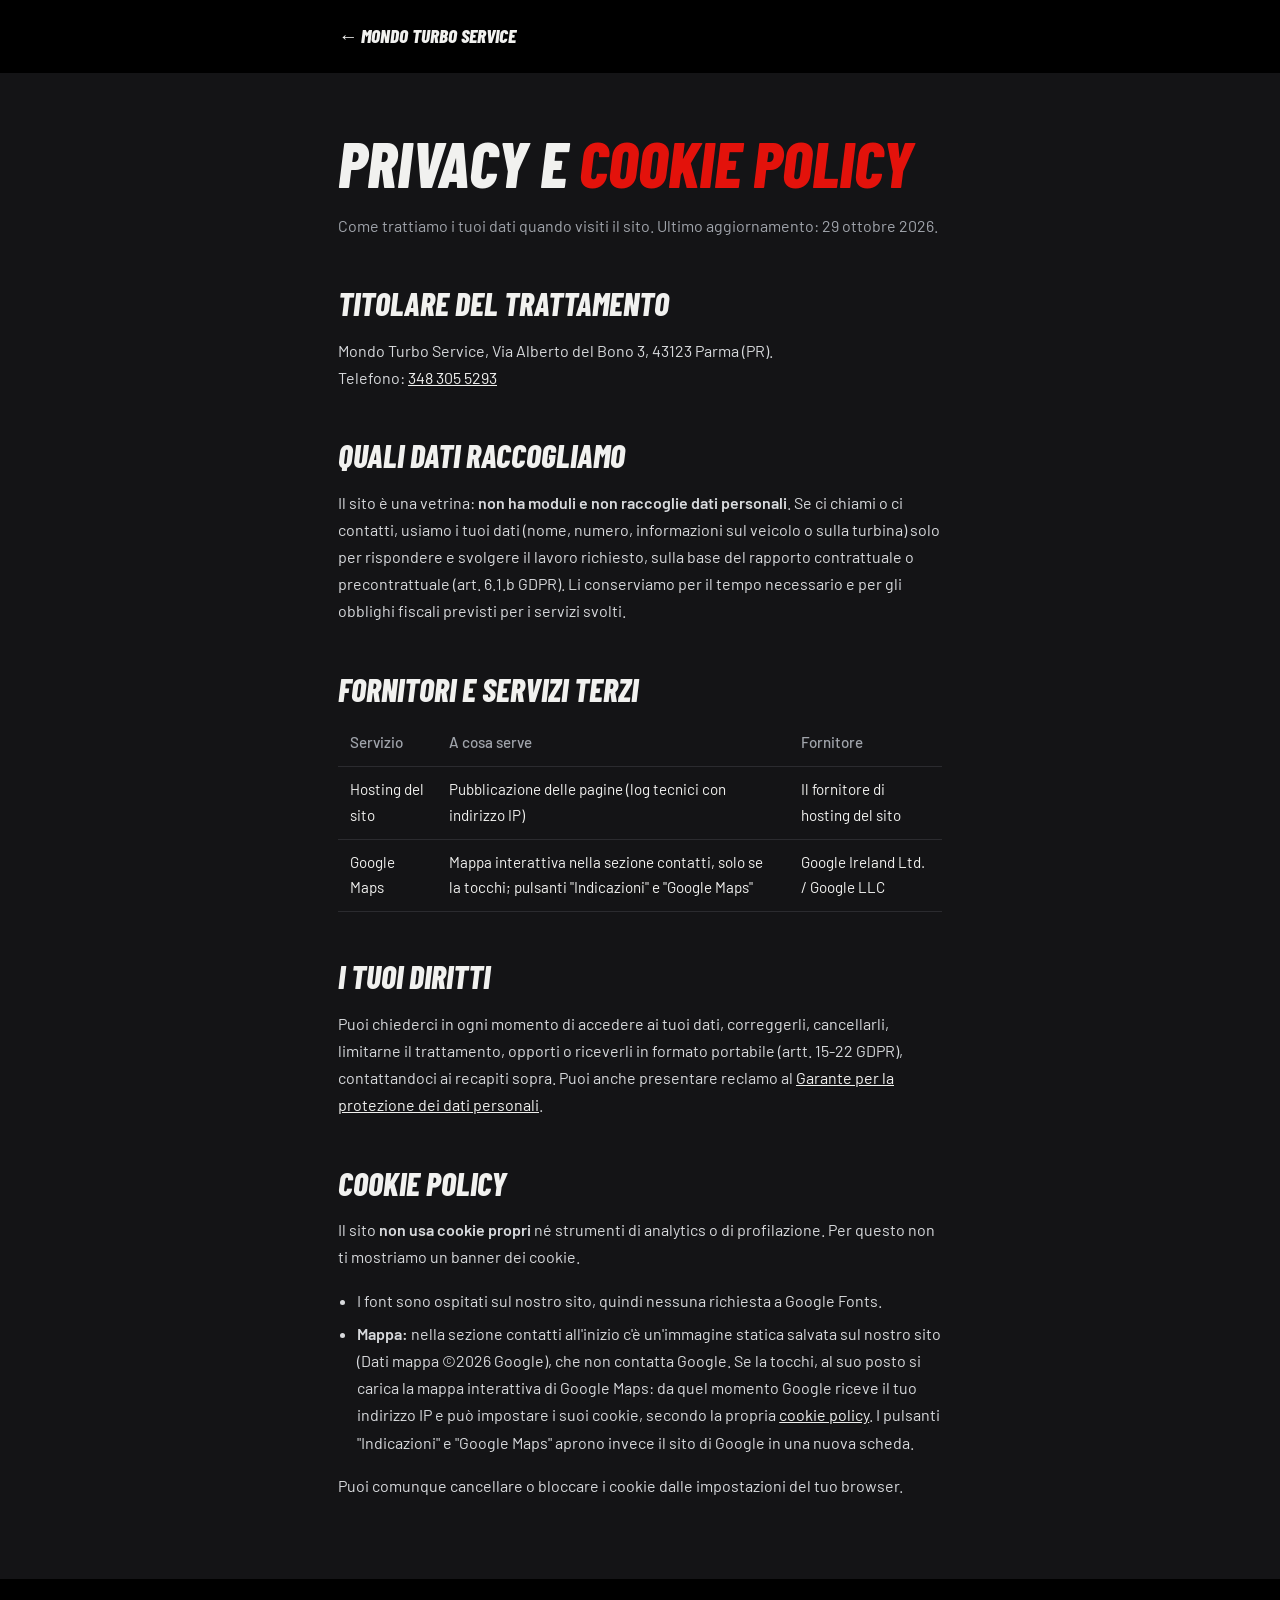
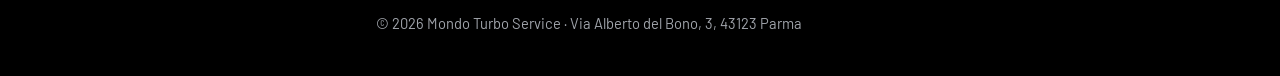
==== privacy.html @ 92890de6 "Merge pull request #1 from Nick-4040/legal-privacy-cookie Privacy: font locali, mappa al clic, priva" ====
<!DOCTYPE html>
<html lang="it">
<head>
<meta charset="UTF-8">
<meta name="viewport" content="width=device-width, initial-scale=1">
<title>Privacy e cookie policy — Mondo Turbo Service</title>
<meta name="description" content="Informativa privacy e cookie policy di Mondo Turbo Service, Parma.">
<meta name="robots" content="noindex">
<link rel="stylesheet" href="fonts/fonts.css">
<style>
:root{--black:#000;--graphite:#141416;--red:#e3120b;--chrome:#cfd3d8;--bone:#f1f1ef;--muted:#a0a4ab;--line:#2b2b2f;
  --display:"Barlow Condensed","Arial Narrow",Impact,sans-serif;--body:"Barlow","Helvetica Neue",Arial,sans-serif;color-scheme:dark}
*{box-sizing:border-box}
body{margin:0;background:var(--graphite);color:var(--bone);font-family:var(--body);line-height:1.7}
.wrap{max-width:76ch;margin:0 auto;padding:0 clamp(16px,5vw,40px)}
header{background:#000;padding:20px 0}
header a{font-family:var(--display);font-style:italic;font-weight:800;text-transform:uppercase;color:var(--bone);text-decoration:none;font-size:1.2rem}
h1,h2{font-family:var(--display);font-style:italic;font-weight:800;text-transform:uppercase;line-height:1.05}
h1{font-size:clamp(2.4rem,8vw,4rem);margin:56px 0 14px}
h1 span{color:var(--red)}
h2{font-size:clamp(1.5rem,4vw,2rem);margin:48px 0 10px}
p,li{color:#d8dadd}
.lede{color:var(--muted)}
ul{padding-left:1.2em}
li{margin:6px 0}
a{color:var(--bone)}
table{width:100%;border-collapse:collapse;margin:14px 0;font-size:.95rem}
th,td{text-align:left;padding:10px 12px;border-bottom:1px solid var(--line);vertical-align:top}
th{color:var(--muted);font-weight:500}
@media (max-width:560px){table,tbody,tr,td{display:block}thead{display:none}td{border:0;padding:3px 0}tr{border-bottom:1px solid var(--line);padding:10px 0}}
footer{background:#000;margin-top:80px;padding:2rem 0 2.5rem;color:var(--muted);font-size:.92rem}
</style>
</head>
<body>
<header><div class="wrap"><a href="index.html">← Mondo Turbo Service</a></div></header>

<main class="wrap">
  <h1>Privacy e <span>cookie policy</span></h1>
  <p class="lede">Come trattiamo i tuoi dati quando visiti il sito. Ultimo aggiornamento: 29 ottobre 2026.</p>

  <h2 id="titolare">Titolare del trattamento</h2>
  <p>Mondo Turbo Service, Via Alberto del Bono 3, 43123 Parma (PR).<br>
    Telefono: <a href="tel:+393483055293">348 305 5293</a></p>

  <h2 id="dati">Quali dati raccogliamo</h2>
  <p>Il sito è una vetrina: <strong>non ha moduli e non raccoglie dati personali</strong>. Se ci chiami o ci contatti, usiamo i tuoi dati (nome, numero, informazioni sul veicolo o sulla turbina) solo per rispondere e svolgere il lavoro richiesto, sulla base del rapporto contrattuale o precontrattuale (art. 6.1.b GDPR). Li conserviamo per il tempo necessario e per gli obblighi fiscali previsti per i servizi svolti.</p>

  <h2 id="terzi">Fornitori e servizi terzi</h2>
  <table>
    <thead><tr><th>Servizio</th><th>A cosa serve</th><th>Fornitore</th></tr></thead>
    <tbody>
      <tr><td>Hosting del sito</td><td>Pubblicazione delle pagine (log tecnici con indirizzo IP)</td><td>Il fornitore di hosting del sito</td></tr>
      <tr><td>Google Maps</td><td>Mappa interattiva nella sezione contatti, solo se la tocchi; pulsanti "Indicazioni" e "Google Maps"</td><td>Google Ireland Ltd. / Google LLC</td></tr>
    </tbody>
  </table>

  <h2 id="diritti">I tuoi diritti</h2>
  <p>Puoi chiederci in ogni momento di accedere ai tuoi dati, correggerli, cancellarli, limitarne il trattamento, opporti o riceverli in formato portabile (artt. 15-22 GDPR), contattandoci ai recapiti sopra. Puoi anche presentare reclamo al <a href="https://www.garanteprivacy.it" target="_blank" rel="noopener noreferrer">Garante per la protezione dei dati personali</a>.</p>

  <h2 id="cookie">Cookie policy</h2>
  <p>Il sito <strong>non usa cookie propri</strong> né strumenti di analytics o di profilazione. Per questo non ti mostriamo un banner dei cookie.</p>
  <ul>
    <li>I font sono ospitati sul nostro sito, quindi nessuna richiesta a Google Fonts.</li>
    <li><strong>Mappa:</strong> nella sezione contatti all'inizio c'è un'immagine statica salvata sul nostro sito (Dati mappa ©2026 Google), che non contatta Google. Se la tocchi, al suo posto si carica la mappa interattiva di Google Maps: da quel momento Google riceve il tuo indirizzo IP e può impostare i suoi cookie, secondo la propria <a href="https://policies.google.com/technologies/cookies?hl=it" target="_blank" rel="noopener noreferrer">cookie policy</a>. I pulsanti "Indicazioni" e "Google Maps" aprono invece il sito di Google in una nuova scheda.</li>
  </ul>
  <p>Puoi comunque cancellare o bloccare i cookie dalle impostazioni del tuo browser.</p>
</main>

<footer><div class="wrap">© 2026 Mondo Turbo Service · Via Alberto del Bono, 3, 43123 Parma</div></footer>
</body>
</html>
---- fonts/fonts.css ----
/* latin-ext */
@font-face {
  font-family: 'Barlow';
  font-style: normal;
  font-weight: 400;
  font-display: swap;
  src: url(Barlow-400-latin-ext.woff2) format('woff2');
  unicode-range: U+0100-02BA, U+02BD-02C5, U+02C7-02CC, U+02CE-02D7, U+02DD-02FF, U+0304, U+0308, U+0329, U+1D00-1DBF, U+1E00-1E9F, U+1EF2-1EFF, U+2020, U+20A0-20AB, U+20AD-20C4, U+2113, U+2C60-2C7F, U+A720-A7FF;
}
/* latin */
@font-face {
  font-family: 'Barlow';
  font-style: normal;
  font-weight: 400;
  font-display: swap;
  src: url(Barlow-400-latin.woff2) format('woff2');
  unicode-range: U+0000-00FF, U+0131, U+0152-0153, U+02BB-02BC, U+02C6, U+02DA, U+02DC, U+0304, U+0308, U+0329, U+2000-206F, U+20AC, U+2122, U+2191, U+2193, U+2212, U+2215, U+FEFF, U+FFFD;
}
/* latin-ext */
@font-face {
  font-family: 'Barlow';
  font-style: normal;
  font-weight: 500;
  font-display: swap;
  src: url(Barlow-500-latin-ext.woff2) format('woff2');
  unicode-range: U+0100-02BA, U+02BD-02C5, U+02C7-02CC, U+02CE-02D7, U+02DD-02FF, U+0304, U+0308, U+0329, U+1D00-1DBF, U+1E00-1E9F, U+1EF2-1EFF, U+2020, U+20A0-20AB, U+20AD-20C4, U+2113, U+2C60-2C7F, U+A720-A7FF;
}
/* latin */
@font-face {
  font-family: 'Barlow';
  font-style: normal;
  font-weight: 500;
  font-display: swap;
  src: url(Barlow-500-latin.woff2) format('woff2');
  unicode-range: U+0000-00FF, U+0131, U+0152-0153, U+02BB-02BC, U+02C6, U+02DA, U+02DC, U+0304, U+0308, U+0329, U+2000-206F, U+20AC, U+2122, U+2191, U+2193, U+2212, U+2215, U+FEFF, U+FFFD;
}
/* latin-ext */
@font-face {
  font-family: 'Barlow';
  font-style: normal;
  font-weight: 600;
  font-display: swap;
  src: url(Barlow-600-latin-ext.woff2) format('woff2');
  unicode-range: U+0100-02BA, U+02BD-02C5, U+02C7-02CC, U+02CE-02D7, U+02DD-02FF, U+0304, U+0308, U+0329, U+1D00-1DBF, U+1E00-1E9F, U+1EF2-1EFF, U+2020, U+20A0-20AB, U+20AD-20C4, U+2113, U+2C60-2C7F, U+A720-A7FF;
}
/* latin */
@font-face {
  font-family: 'Barlow';
  font-style: normal;
  font-weight: 600;
  font-display: swap;
  src: url(Barlow-600-latin.woff2) format('woff2');
  unicode-range: U+0000-00FF, U+0131, U+0152-0153, U+02BB-02BC, U+02C6, U+02DA, U+02DC, U+0304, U+0308, U+0329, U+2000-206F, U+20AC, U+2122, U+2191, U+2193, U+2212, U+2215, U+FEFF, U+FFFD;
}
/* latin-ext */
@font-face {
  font-family: 'Barlow Condensed';
  font-style: italic;
  font-weight: 700;
  font-display: swap;
  src: url(BarlowCondensed-700i-latin-ext.woff2) format('woff2');
  unicode-range: U+0100-02BA, U+02BD-02C5, U+02C7-02CC, U+02CE-02D7, U+02DD-02FF, U+0304, U+0308, U+0329, U+1D00-1DBF, U+1E00-1E9F, U+1EF2-1EFF, U+2020, U+20A0-20AB, U+20AD-20C4, U+2113, U+2C60-2C7F, U+A720-A7FF;
}
/* latin */
@font-face {
  font-family: 'Barlow Condensed';
  font-style: italic;
  font-weight: 700;
  font-display: swap;
  src: url(BarlowCondensed-700i-latin.woff2) format('woff2');
  unicode-range: U+0000-00FF, U+0131, U+0152-0153, U+02BB-02BC, U+02C6, U+02DA, U+02DC, U+0304, U+0308, U+0329, U+2000-206F, U+20AC, U+2122, U+2191, U+2193, U+2212, U+2215, U+FEFF, U+FFFD;
}
/* latin-ext */
@font-face {
  font-family: 'Barlow Condensed';
  font-style: italic;
  font-weight: 800;
  font-display: swap;
  src: url(BarlowCondensed-800i-latin-ext.woff2) format('woff2');
  unicode-range: U+0100-02BA, U+02BD-02C5, U+02C7-02CC, U+02CE-02D7, U+02DD-02FF, U+0304, U+0308, U+0329, U+1D00-1DBF, U+1E00-1E9F, U+1EF2-1EFF, U+2020, U+20A0-20AB, U+20AD-20C4, U+2113, U+2C60-2C7F, U+A720-A7FF;
}
/* latin */
@font-face {
  font-family: 'Barlow Condensed';
  font-style: italic;
  font-weight: 800;
  font-display: swap;
  src: url(BarlowCondensed-800i-latin.woff2) format('woff2');
  unicode-range: U+0000-00FF, U+0131, U+0152-0153, U+02BB-02BC, U+02C6, U+02DA, U+02DC, U+0304, U+0308, U+0329, U+2000-206F, U+20AC, U+2122, U+2191, U+2193, U+2212, U+2215, U+FEFF, U+FFFD;
}
/* latin-ext */
@font-face {
  font-family: 'Barlow Condensed';
  font-style: normal;
  font-weight: 600;
  font-display: swap;
  src: url(BarlowCondensed-600-latin-ext.woff2) format('woff2');
  unicode-range: U+0100-02BA, U+02BD-02C5, U+02C7-02CC, U+02CE-02D7, U+02DD-02FF, U+0304, U+0308, U+0329, U+1D00-1DBF, U+1E00-1E9F, U+1EF2-1EFF, U+2020, U+20A0-20AB, U+20AD-20C4, U+2113, U+2C60-2C7F, U+A720-A7FF;
}
/* latin */
@font-face {
  font-family: 'Barlow Condensed';
  font-style: normal;
  font-weight: 600;
  font-display: swap;
  src: url(BarlowCondensed-600-latin.woff2) format('woff2');
  unicode-range: U+0000-00FF, U+0131, U+0152-0153, U+02BB-02BC, U+02C6, U+02DA, U+02DC, U+0304, U+0308, U+0329, U+2000-206F, U+20AC, U+2122, U+2191, U+2193, U+2212, U+2215, U+FEFF, U+FFFD;
}
/* latin-ext */
@font-face {
  font-family: 'Barlow Condensed';
  font-style: normal;
  font-weight: 700;
  font-display: swap;
  src: url(BarlowCondensed-700-latin-ext.woff2) format('woff2');
  unicode-range: U+0100-02BA, U+02BD-02C5, U+02C7-02CC, U+02CE-02D7, U+02DD-02FF, U+0304, U+0308, U+0329, U+1D00-1DBF, U+1E00-1E9F, U+1EF2-1EFF, U+2020, U+20A0-20AB, U+20AD-20C4, U+2113, U+2C60-2C7F, U+A720-A7FF;
}
/* latin */
@font-face {
  font-family: 'Barlow Condensed';
  font-style: normal;
  font-weight: 700;
  font-display: swap;
  src: url(BarlowCondensed-700-latin.woff2) format('woff2');
  unicode-range: U+0000-00FF, U+0131, U+0152-0153, U+02BB-02BC, U+02C6, U+02DA, U+02DC, U+0304, U+0308, U+0329, U+2000-206F, U+20AC, U+2122, U+2191, U+2193, U+2212, U+2215, U+FEFF, U+FFFD;
}
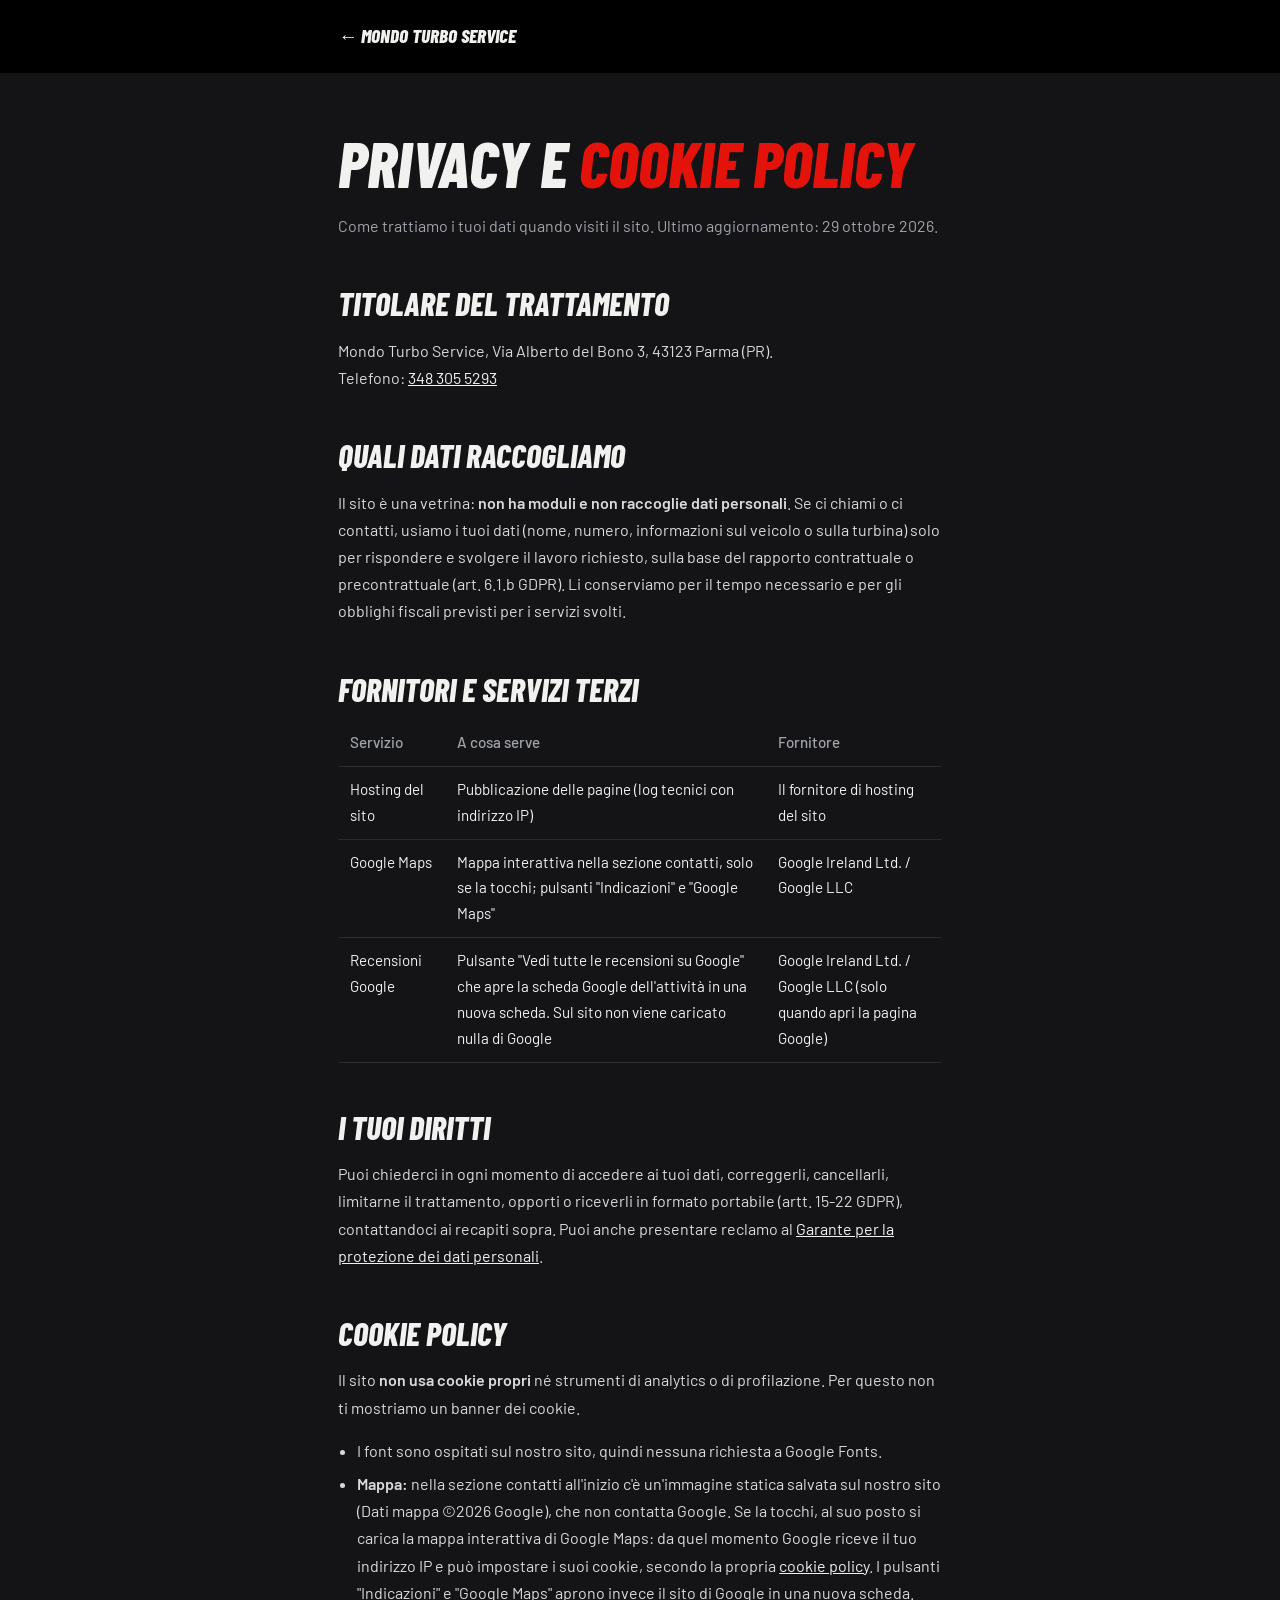
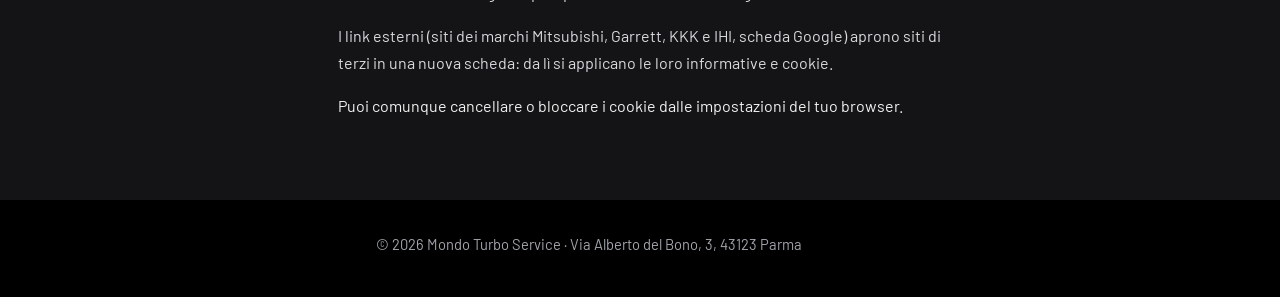
==== commit 7d82f7c7: "Privacy: aggiunti link Google recensioni e link esterni Co-Authored-By: Claude Haiku 5.5 <noreply@an" ====
--- a/privacy.html
+++ b/privacy.html
@@ -51,6 +51,7 @@
     <tbody>
       <tr><td>Hosting del sito</td><td>Pubblicazione delle pagine (log tecnici con indirizzo IP)</td><td>Il fornitore di hosting del sito</td></tr>
       <tr><td>Google Maps</td><td>Mappa interattiva nella sezione contatti, solo se la tocchi; pulsanti "Indicazioni" e "Google Maps"</td><td>Google Ireland Ltd. / Google LLC</td></tr>
+      <tr><td>Recensioni Google</td><td>Pulsante "Vedi tutte le recensioni su Google" che apre la scheda Google dell'attività in una nuova scheda. Sul sito non viene caricato nulla di Google</td><td>Google Ireland Ltd. / Google LLC (solo quando apri la pagina Google)</td></tr>
     </tbody>
   </table>
 
@@ -63,7 +64,8 @@
     <li>I font sono ospitati sul nostro sito, quindi nessuna richiesta a Google Fonts.</li>
     <li><strong>Mappa:</strong> nella sezione contatti all'inizio c'è un'immagine statica salvata sul nostro sito (Dati mappa ©2026 Google), che non contatta Google. Se la tocchi, al suo posto si carica la mappa interattiva di Google Maps: da quel momento Google riceve il tuo indirizzo IP e può impostare i suoi cookie, secondo la propria <a href="https://policies.google.com/technologies/cookies?hl=it" target="_blank" rel="noopener noreferrer">cookie policy</a>. I pulsanti "Indicazioni" e "Google Maps" aprono invece il sito di Google in una nuova scheda.</li>
   </ul>
-  <p>Puoi comunque cancellare o bloccare i cookie dalle impostazioni del tuo browser.</p>
+  <p><p>I link esterni (siti dei marchi Mitsubishi, Garrett, KKK e IHI, scheda Google) aprono siti di terzi in una nuova scheda: da lì si applicano le loro informative e cookie.</p>
+  Puoi comunque cancellare o bloccare i cookie dalle impostazioni del tuo browser.</p>
 </main>
 
 <footer><div class="wrap">© 2026 Mondo Turbo Service · Via Alberto del Bono, 3, 43123 Parma</div></footer>
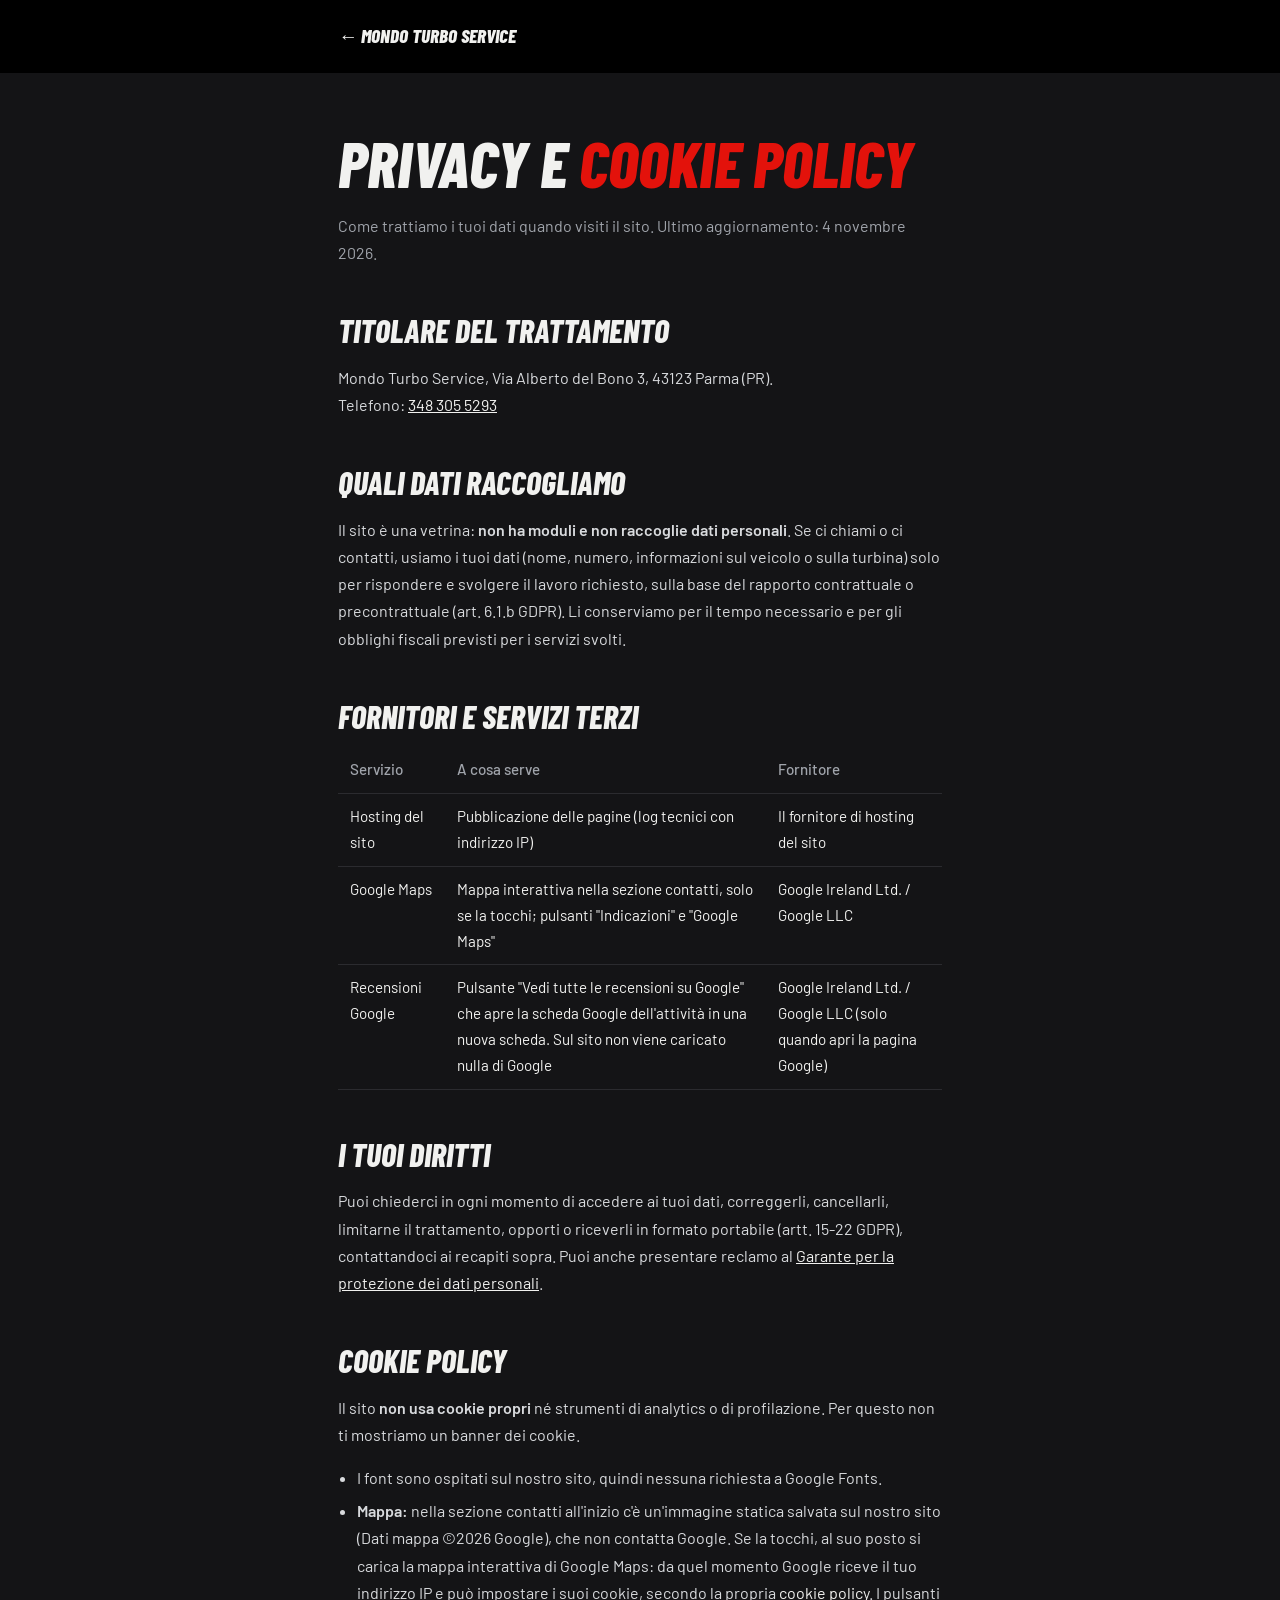
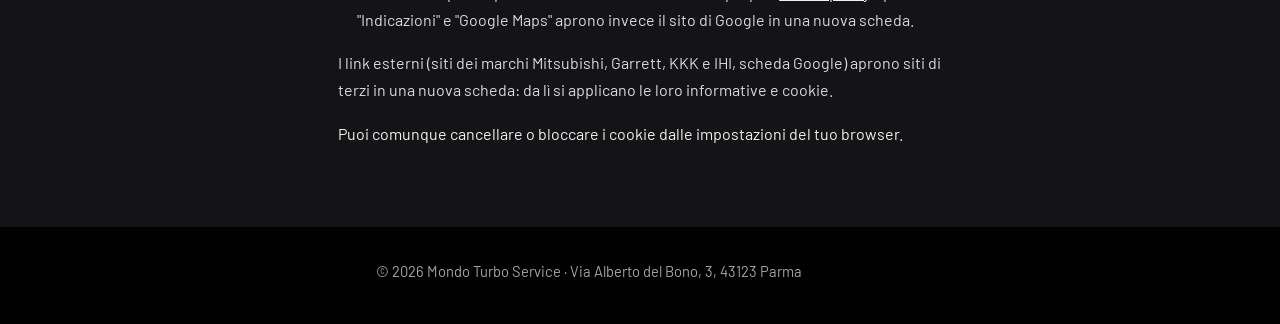
==== commit 74f13b1a: "Privacy: data ultimo aggiornamento Co-Authored-By: Claude Haiku 5.5 <noreply@anthropic.com> Claude-S" ====
--- a/privacy.html
+++ b/privacy.html
@@ -36,7 +36,7 @@
 
 <main class="wrap">
   <h1>Privacy e <span>cookie policy</span></h1>
-  <p class="lede">Come trattiamo i tuoi dati quando visiti il sito. Ultimo aggiornamento: 29 ottobre 2026.</p>
+  <p class="lede">Come trattiamo i tuoi dati quando visiti il sito. Ultimo aggiornamento: 4 novembre 2026.</p>
 
   <h2 id="titolare">Titolare del trattamento</h2>
   <p>Mondo Turbo Service, Via Alberto del Bono 3, 43123 Parma (PR).<br>
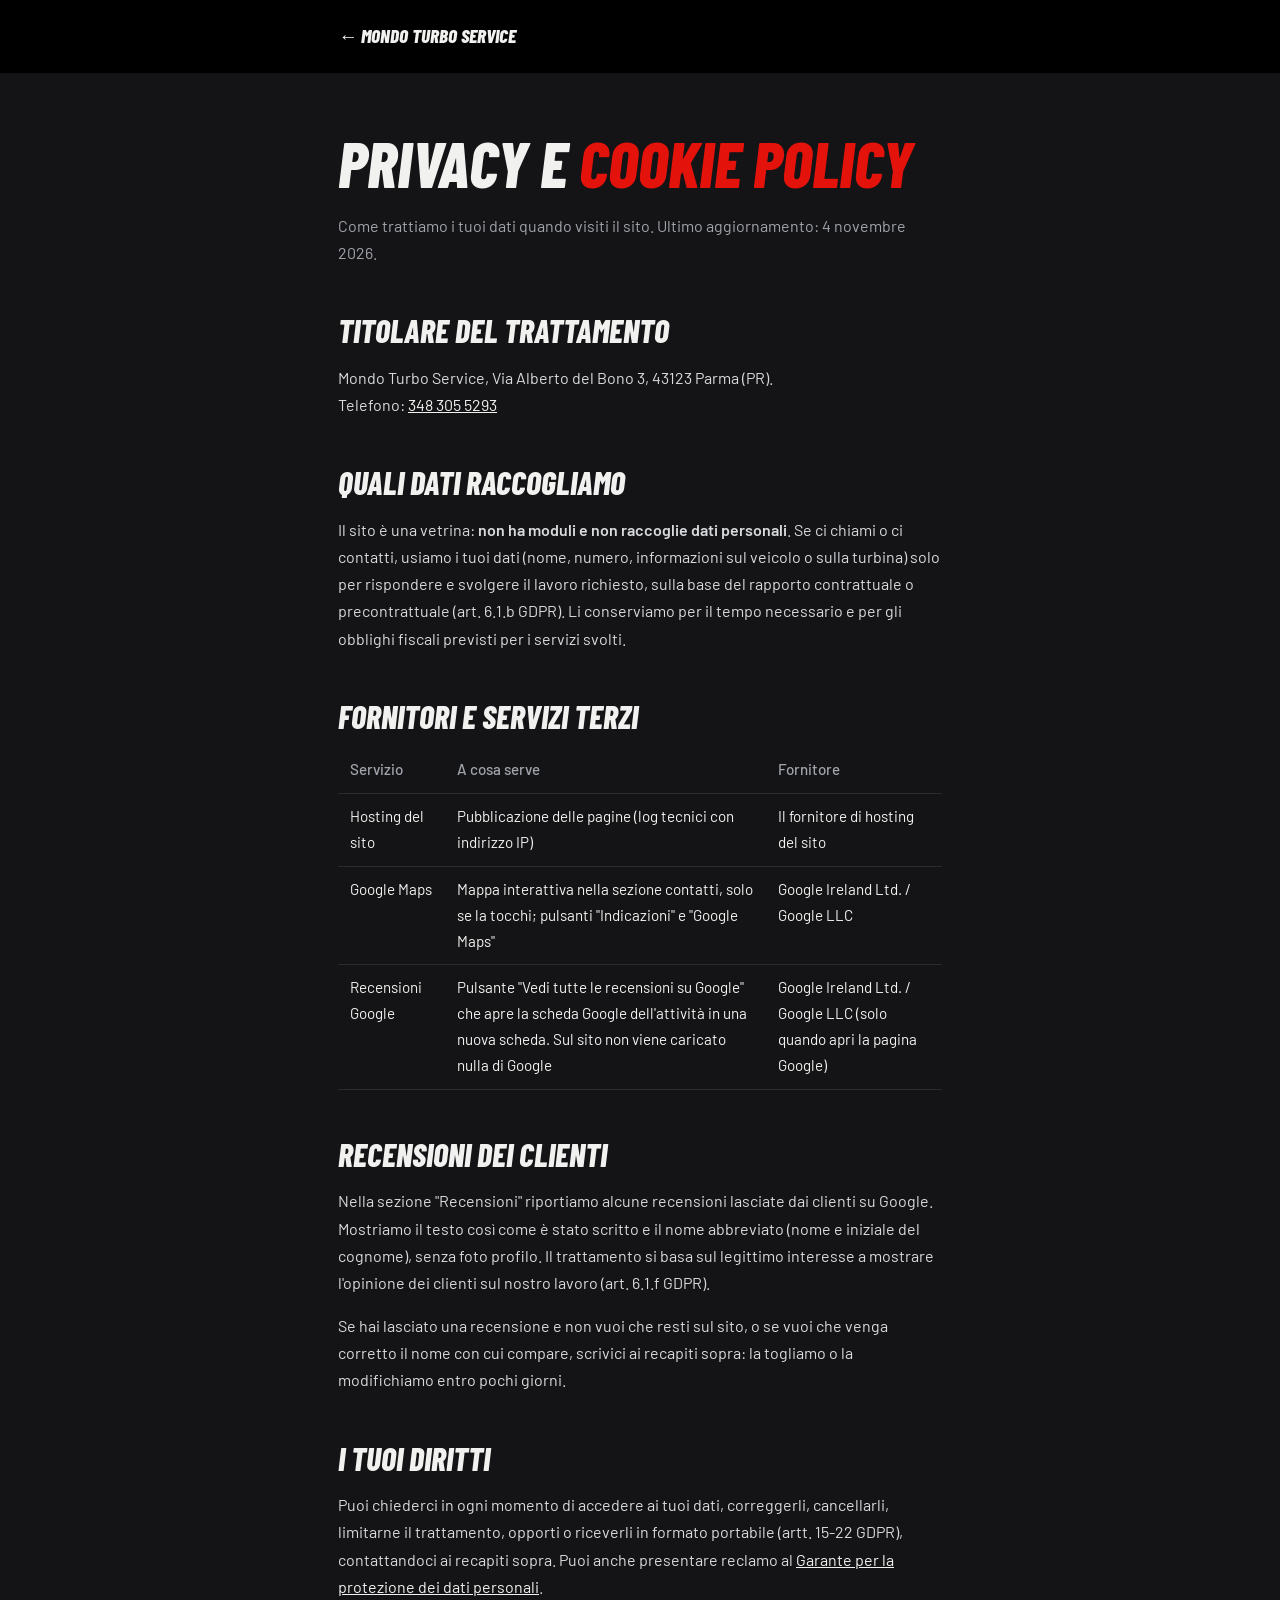
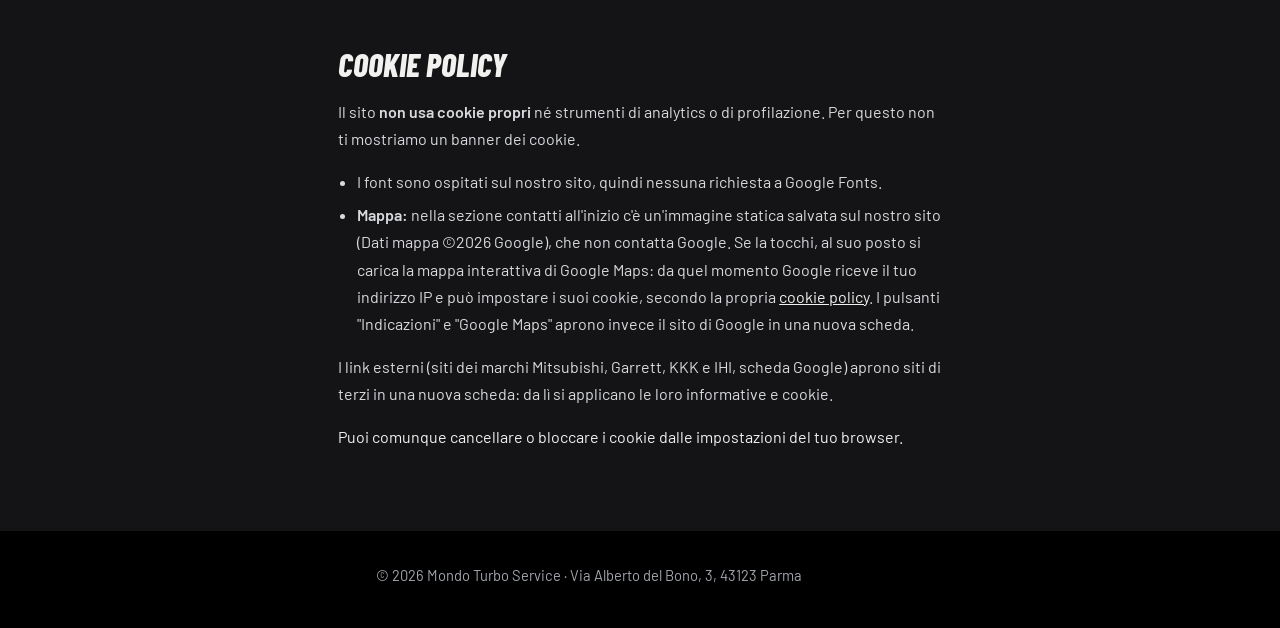
==== commit 7ab6a013: "Privacy: sezione recensioni dei clienti Co-Authored-By: Claude Haiku 5.5 <noreply@anthropic.com> Cla" ====
--- a/privacy.html
+++ b/privacy.html
@@ -55,6 +55,9 @@
     </tbody>
   </table>
 
+  <h2 id="recensioni">Recensioni dei clienti</h2>
+  <p>Nella sezione "Recensioni" riportiamo alcune recensioni lasciate dai clienti su Google. Mostriamo il testo così come è stato scritto e il nome abbreviato (nome e iniziale del cognome), senza foto profilo. Il trattamento si basa sul legittimo interesse a mostrare l'opinione dei clienti sul nostro lavoro (art. 6.1.f GDPR).</p>
+  <p>Se hai lasciato una recensione e non vuoi che resti sul sito, o se vuoi che venga corretto il nome con cui compare, scrivici ai recapiti sopra: la togliamo o la modifichiamo entro pochi giorni.</p>
   <h2 id="diritti">I tuoi diritti</h2>
   <p>Puoi chiederci in ogni momento di accedere ai tuoi dati, correggerli, cancellarli, limitarne il trattamento, opporti o riceverli in formato portabile (artt. 15-22 GDPR), contattandoci ai recapiti sopra. Puoi anche presentare reclamo al <a href="https://www.garanteprivacy.it" target="_blank" rel="noopener noreferrer">Garante per la protezione dei dati personali</a>.</p>
 
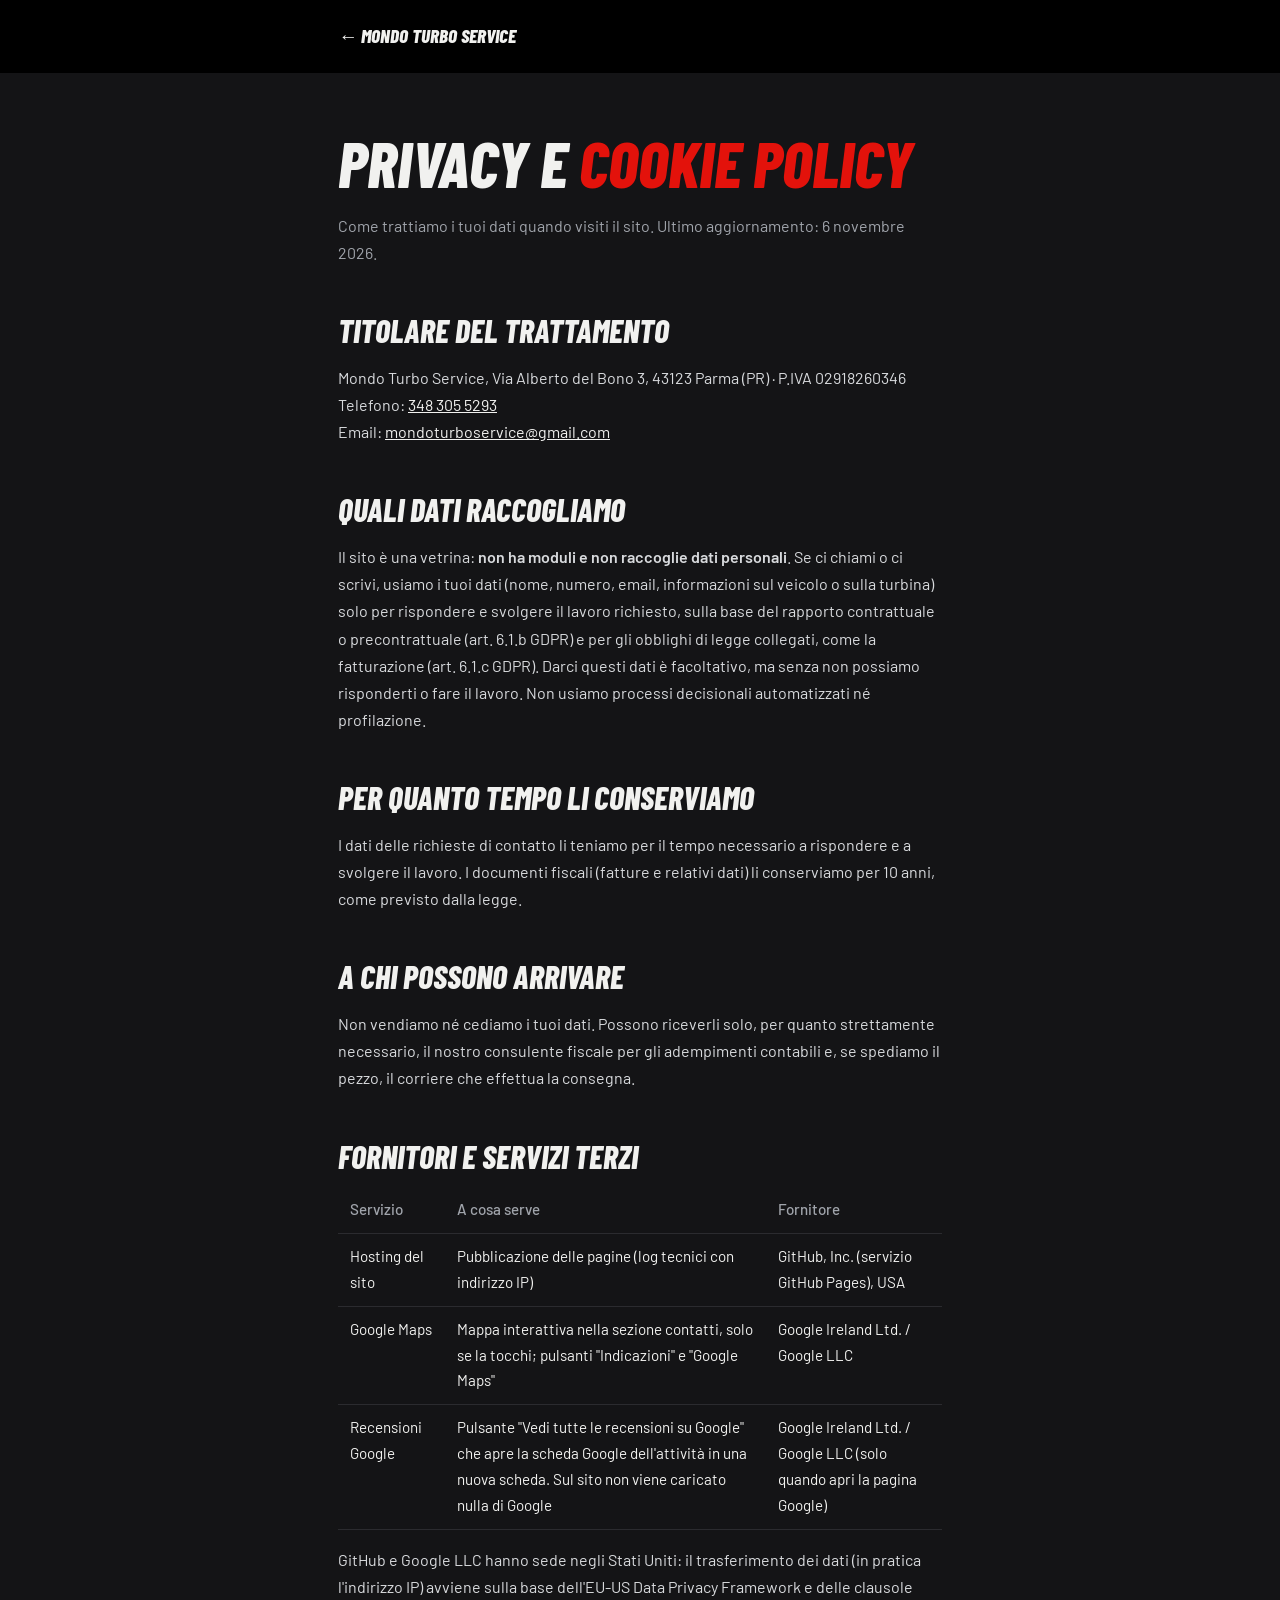
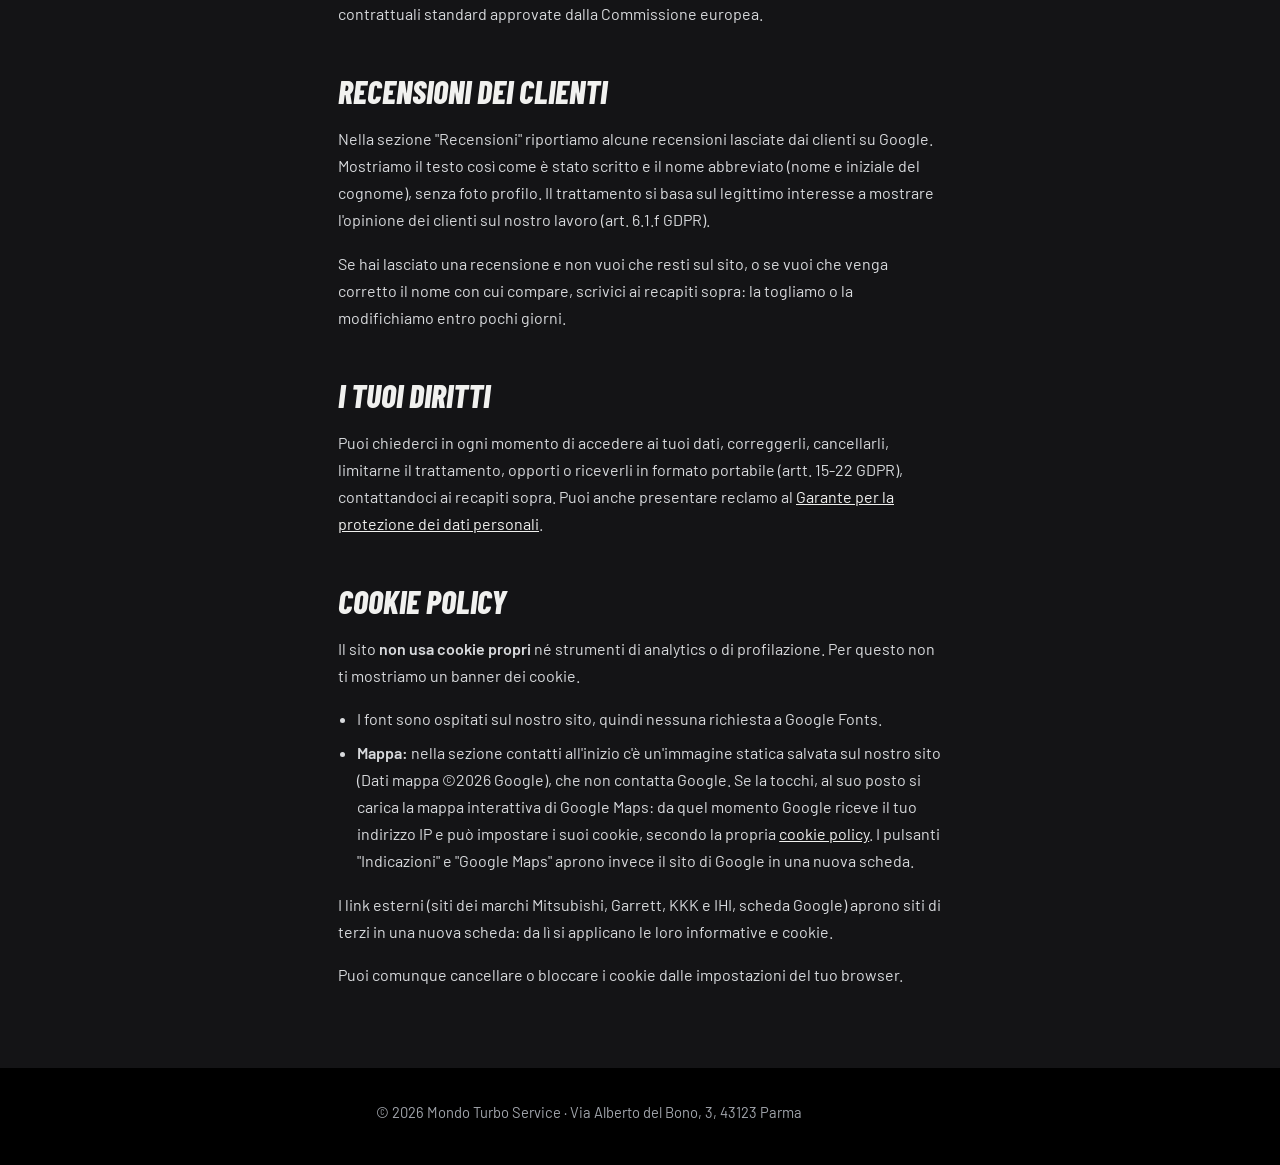
==== commit d78d3d14: "Aggiorna privacy policy: hosting GitHub, email, conservazione e destinatari dei dati Co-Authored-By:" ====
--- a/privacy.html
+++ b/privacy.html
@@ -36,24 +36,32 @@
 
 <main class="wrap">
   <h1>Privacy e <span>cookie policy</span></h1>
-  <p class="lede">Come trattiamo i tuoi dati quando visiti il sito. Ultimo aggiornamento: 4 novembre 2026.</p>
+  <p class="lede">Come trattiamo i tuoi dati quando visiti il sito. Ultimo aggiornamento: 6 novembre 2026.</p>
 
   <h2 id="titolare">Titolare del trattamento</h2>
-  <p>Mondo Turbo Service, Via Alberto del Bono 3, 43123 Parma (PR).<br>
-    Telefono: <a href="tel:+393483055293">348 305 5293</a></p>
+  <p>Mondo Turbo Service, Via Alberto del Bono 3, 43123 Parma (PR) · P.IVA 02918260346<br>
+    Telefono: <a href="tel:+393483055293">348 305 5293</a><br>
+    Email: <a href="mailto:mondoturboservice@gmail.com">mondoturboservice@gmail.com</a></p>
 
   <h2 id="dati">Quali dati raccogliamo</h2>
-  <p>Il sito è una vetrina: <strong>non ha moduli e non raccoglie dati personali</strong>. Se ci chiami o ci contatti, usiamo i tuoi dati (nome, numero, informazioni sul veicolo o sulla turbina) solo per rispondere e svolgere il lavoro richiesto, sulla base del rapporto contrattuale o precontrattuale (art. 6.1.b GDPR). Li conserviamo per il tempo necessario e per gli obblighi fiscali previsti per i servizi svolti.</p>
+  <p>Il sito è una vetrina: <strong>non ha moduli e non raccoglie dati personali</strong>. Se ci chiami o ci scrivi, usiamo i tuoi dati (nome, numero, email, informazioni sul veicolo o sulla turbina) solo per rispondere e svolgere il lavoro richiesto, sulla base del rapporto contrattuale o precontrattuale (art. 6.1.b GDPR) e per gli obblighi di legge collegati, come la fatturazione (art. 6.1.c GDPR). Darci questi dati è facoltativo, ma senza non possiamo risponderti o fare il lavoro. Non usiamo processi decisionali automatizzati né profilazione.</p>
+
+  <h2 id="conservazione">Per quanto tempo li conserviamo</h2>
+  <p>I dati delle richieste di contatto li teniamo per il tempo necessario a rispondere e a svolgere il lavoro. I documenti fiscali (fatture e relativi dati) li conserviamo per 10 anni, come previsto dalla legge.</p>
+
+  <h2 id="destinatari">A chi possono arrivare</h2>
+  <p>Non vendiamo né cediamo i tuoi dati. Possono riceverli solo, per quanto strettamente necessario, il nostro consulente fiscale per gli adempimenti contabili e, se spediamo il pezzo, il corriere che effettua la consegna.</p>
 
   <h2 id="terzi">Fornitori e servizi terzi</h2>
   <table>
     <thead><tr><th>Servizio</th><th>A cosa serve</th><th>Fornitore</th></tr></thead>
     <tbody>
-      <tr><td>Hosting del sito</td><td>Pubblicazione delle pagine (log tecnici con indirizzo IP)</td><td>Il fornitore di hosting del sito</td></tr>
+      <tr><td>Hosting del sito</td><td>Pubblicazione delle pagine (log tecnici con indirizzo IP)</td><td>GitHub, Inc. (servizio GitHub Pages), USA</td></tr>
       <tr><td>Google Maps</td><td>Mappa interattiva nella sezione contatti, solo se la tocchi; pulsanti "Indicazioni" e "Google Maps"</td><td>Google Ireland Ltd. / Google LLC</td></tr>
       <tr><td>Recensioni Google</td><td>Pulsante "Vedi tutte le recensioni su Google" che apre la scheda Google dell'attività in una nuova scheda. Sul sito non viene caricato nulla di Google</td><td>Google Ireland Ltd. / Google LLC (solo quando apri la pagina Google)</td></tr>
     </tbody>
   </table>
+  <p>GitHub e Google LLC hanno sede negli Stati Uniti: il trasferimento dei dati (in pratica l'indirizzo IP) avviene sulla base dell'EU-US Data Privacy Framework e delle clausole contrattuali standard approvate dalla Commissione europea.</p>
 
   <h2 id="recensioni">Recensioni dei clienti</h2>
   <p>Nella sezione "Recensioni" riportiamo alcune recensioni lasciate dai clienti su Google. Mostriamo il testo così come è stato scritto e il nome abbreviato (nome e iniziale del cognome), senza foto profilo. Il trattamento si basa sul legittimo interesse a mostrare l'opinione dei clienti sul nostro lavoro (art. 6.1.f GDPR).</p>
@@ -67,8 +75,8 @@
     <li>I font sono ospitati sul nostro sito, quindi nessuna richiesta a Google Fonts.</li>
     <li><strong>Mappa:</strong> nella sezione contatti all'inizio c'è un'immagine statica salvata sul nostro sito (Dati mappa ©2026 Google), che non contatta Google. Se la tocchi, al suo posto si carica la mappa interattiva di Google Maps: da quel momento Google riceve il tuo indirizzo IP e può impostare i suoi cookie, secondo la propria <a href="https://policies.google.com/technologies/cookies?hl=it" target="_blank" rel="noopener noreferrer">cookie policy</a>. I pulsanti "Indicazioni" e "Google Maps" aprono invece il sito di Google in una nuova scheda.</li>
   </ul>
-  <p><p>I link esterni (siti dei marchi Mitsubishi, Garrett, KKK e IHI, scheda Google) aprono siti di terzi in una nuova scheda: da lì si applicano le loro informative e cookie.</p>
-  Puoi comunque cancellare o bloccare i cookie dalle impostazioni del tuo browser.</p>
+  <p>I link esterni (siti dei marchi Mitsubishi, Garrett, KKK e IHI, scheda Google) aprono siti di terzi in una nuova scheda: da lì si applicano le loro informative e cookie.</p>
+  <p>Puoi comunque cancellare o bloccare i cookie dalle impostazioni del tuo browser.</p>
 </main>
 
 <footer><div class="wrap">© 2026 Mondo Turbo Service · Via Alberto del Bono, 3, 43123 Parma</div></footer>
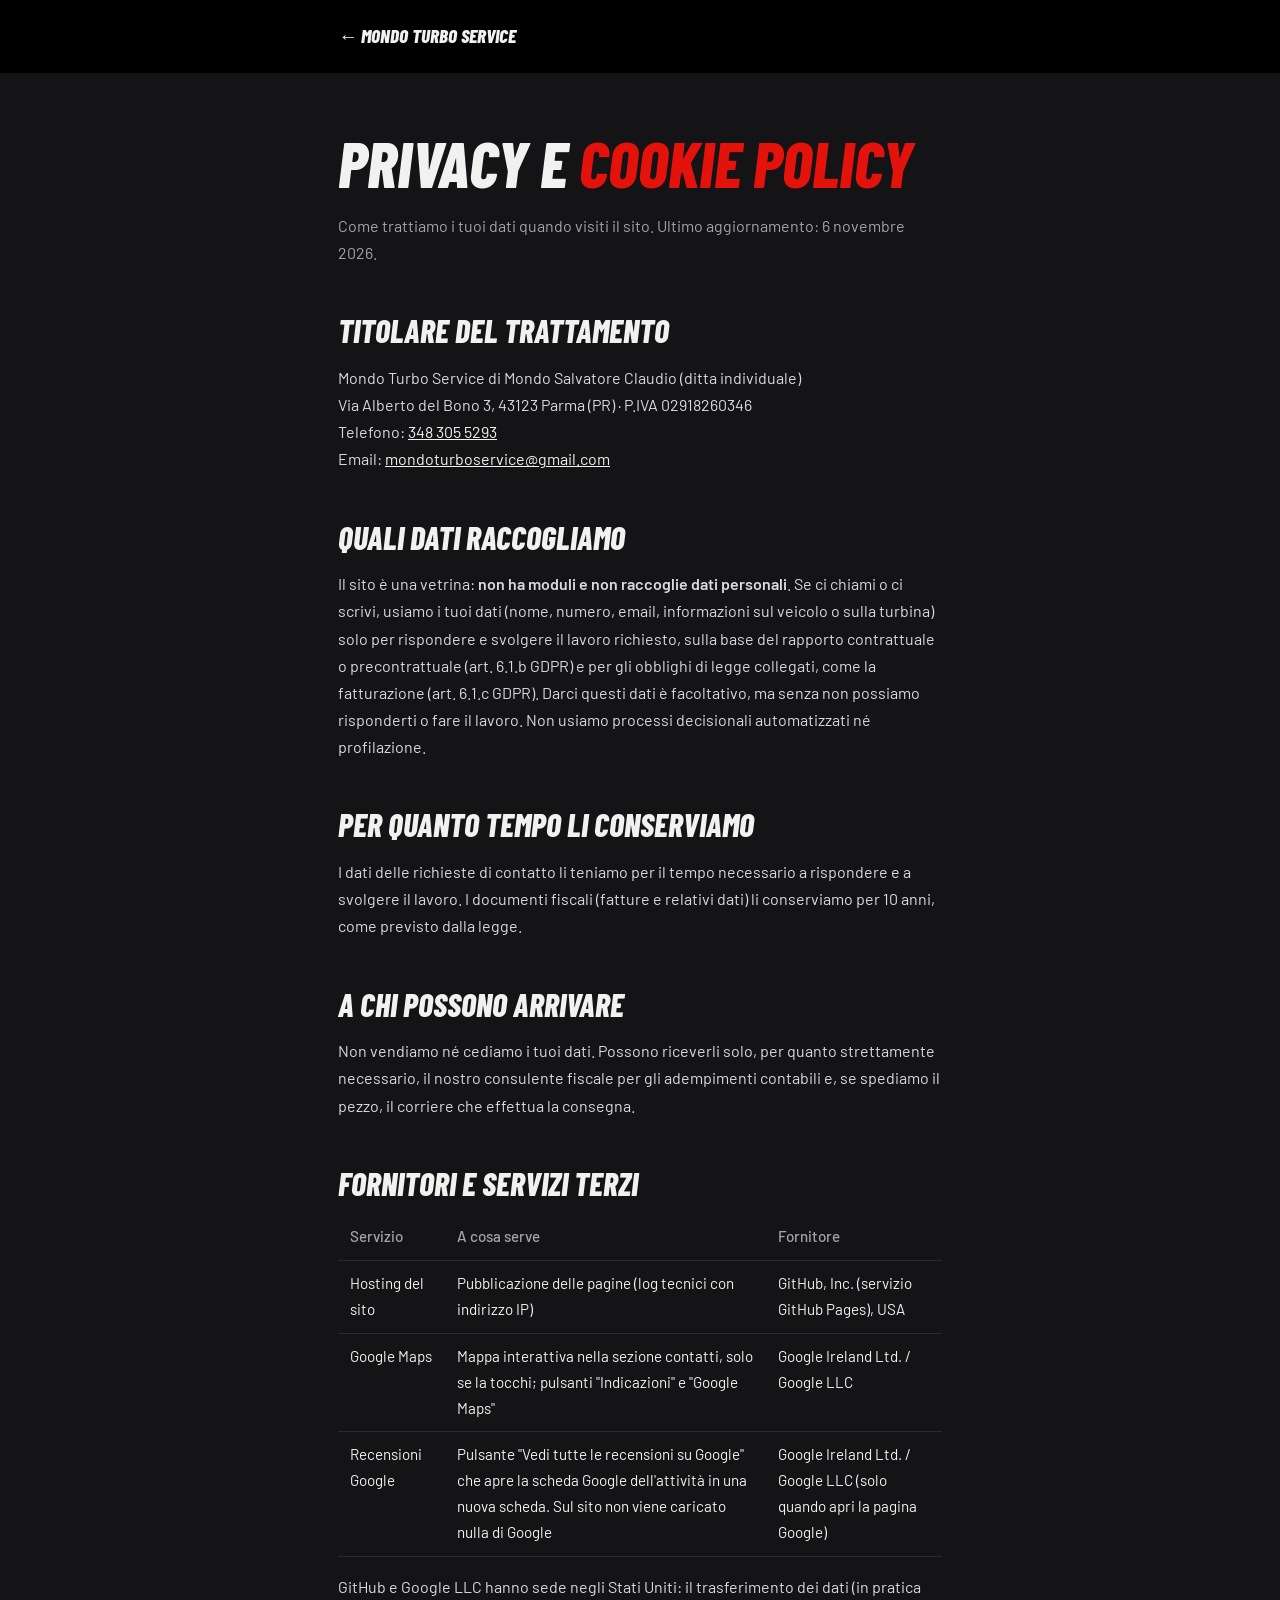
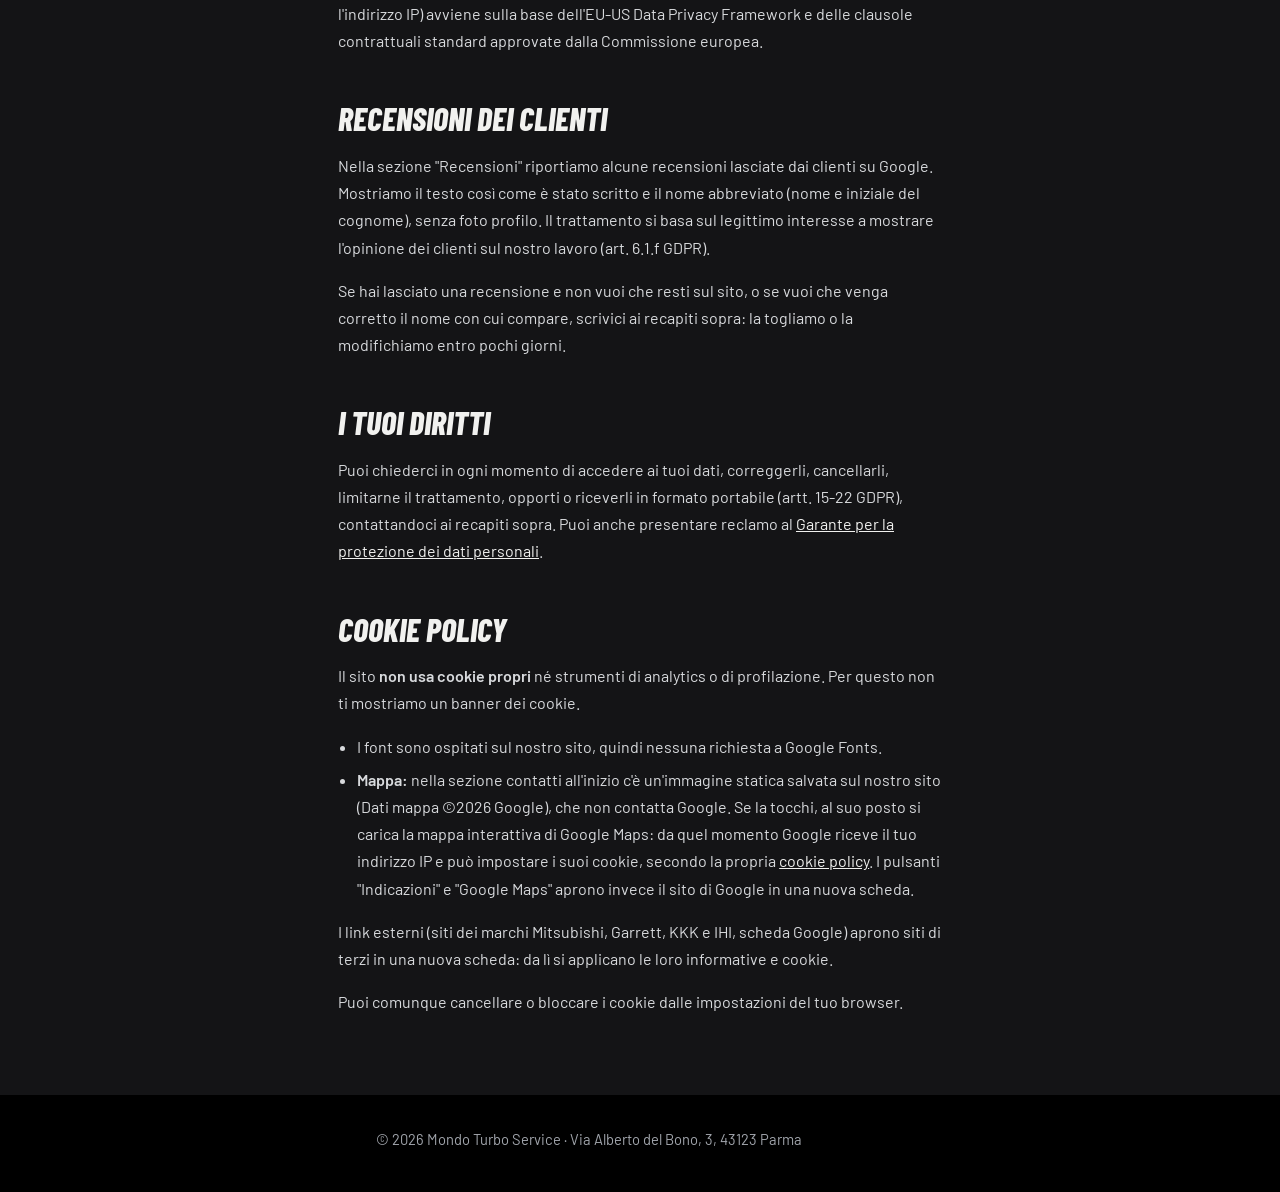
==== commit c807dbea: "Privacy: indica il titolare della ditta individuale Co-Authored-By: Claude Opus 5.5 <noreply@anthrop" ====
--- a/privacy.html
+++ b/privacy.html
@@ -39,7 +39,8 @@
   <p class="lede">Come trattiamo i tuoi dati quando visiti il sito. Ultimo aggiornamento: 6 novembre 2026.</p>
 
   <h2 id="titolare">Titolare del trattamento</h2>
-  <p>Mondo Turbo Service, Via Alberto del Bono 3, 43123 Parma (PR) · P.IVA 02918260346<br>
+  <p>Mondo Turbo Service di Mondo Salvatore Claudio (ditta individuale)<br>
+    Via Alberto del Bono 3, 43123 Parma (PR) · P.IVA 02918260346<br>
     Telefono: <a href="tel:+393483055293">348 305 5293</a><br>
     Email: <a href="mailto:mondoturboservice@gmail.com">mondoturboservice@gmail.com</a></p>
 
